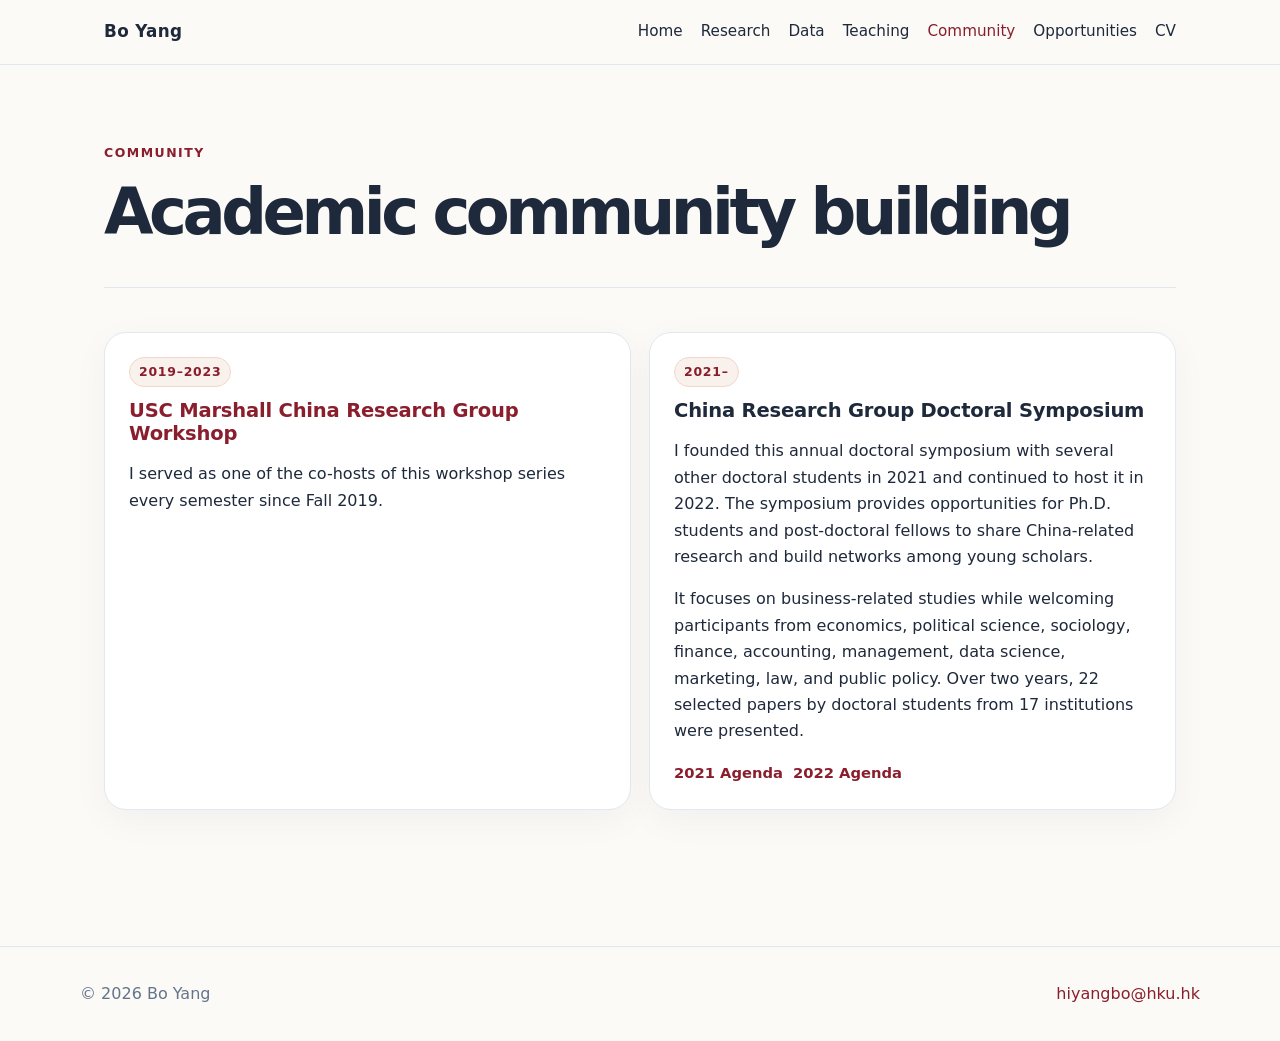
==== community.html @ f9076645 "Add files via upload" ====
<!doctype html><html lang="en"><head><meta charset="utf-8"><meta name="viewport" content="width=device-width, initial-scale=1"><title>Community | Bo Yang</title><link rel="stylesheet" href="assets/styles.css"></head><body>
<header class="site-header"><div class="nav-wrap"><a class="brand" href="index.html">Bo Yang</a><nav class="nav-links"><a href="index.html">Home</a><a href="research.html">Research</a><a href="data.html">Data</a><a href="teaching.html">Teaching</a><a class="active" href="community.html">Community</a><a href="opportunities.html">Opportunities</a><a href="cv.html">CV</a></nav></div></header>
<main><section class="page-title"><div class="eyebrow">Community</div><h1>Academic community building</h1></section>
<section class="section"><div class="grid two"><article class="card"><span class="label">2019–2023</span><h3><a href="https://sites.google.com/">USC Marshall China Research Group Workshop</a></h3><p>I served as one of the co-hosts of this workshop series every semester since Fall 2019.</p></article><article class="card"><span class="label">2021–</span><h3>China Research Group Doctoral Symposium</h3><p>I founded this annual doctoral symposium with several other doctoral students in 2021 and continued to host it in 2022. The symposium provides opportunities for Ph.D. students and post-doctoral fellows to share China-related research and build networks among young scholars.</p><p>It focuses on business-related studies while welcoming participants from economics, political science, sociology, finance, accounting, management, data science, marketing, law, and public policy. Over two years, 22 selected papers by doctoral students from 17 institutions were presented.</p><div class="paper-links"><a href="https://drive.google.com/">2021 Agenda</a><a href="https://drive.google.com/">2022 Agenda</a></div></article></div></section>
</main><footer class="footer"><div class="footer-inner"><span>© <span id="year"></span> Bo Yang</span><span><a href="mailto:hiyangbo@hku.hk">hiyangbo@hku.hk</a></span></div></footer><script>document.getElementById('year').textContent = new Date().getFullYear();</script></body></html>
---- assets/styles.css ----
:root {
  --bg: #fbfaf7;
  --paper: #ffffff;
  --ink: #1e293b;
  --muted: #64748b;
  --line: #e2e8f0;
  --accent: #8b1e2d;
  --accent-2: #b45309;
  --soft: #f8f1ec;
  --max: 1120px;
}

* { box-sizing: border-box; }
html { scroll-behavior: smooth; }
body {
  margin: 0;
  font-family: Inter, ui-sans-serif, system-ui, -apple-system, BlinkMacSystemFont, "Segoe UI", sans-serif;
  background: var(--bg);
  color: var(--ink);
  line-height: 1.65;
}

a { color: var(--accent); text-decoration: none; }
a:hover { text-decoration: underline; }

.site-header {
  position: sticky;
  top: 0;
  z-index: 10;
  backdrop-filter: blur(18px);
  background: rgba(251, 250, 247, 0.9);
  border-bottom: 1px solid var(--line);
}

.nav-wrap {
  max-width: var(--max);
  margin: 0 auto;
  padding: 18px 24px;
  display: flex;
  justify-content: space-between;
  gap: 24px;
  align-items: center;
}

.brand {
  font-weight: 800;
  letter-spacing: 0.02em;
  font-size: 1.05rem;
  color: var(--ink);
}

.nav-links {
  display: flex;
  gap: 18px;
  flex-wrap: wrap;
  font-size: 0.95rem;
}

.nav-links a { color: var(--ink); }
.nav-links a.active, .nav-links a:hover { color: var(--accent); text-decoration: none; }

main { max-width: var(--max); margin: 0 auto; padding: 54px 24px 72px; }
.hero {
  display: grid;
  grid-template-columns: 1.45fr 0.85fr;
  gap: 44px;
  align-items: center;
  padding: 42px 0 64px;
}

.eyebrow {
  color: var(--accent);
  font-weight: 700;
  text-transform: uppercase;
  letter-spacing: 0.12em;
  font-size: 0.78rem;
  margin-bottom: 12px;
}

h1, h2, h3 { line-height: 1.18; margin: 0 0 16px; }
h1 { font-size: clamp(2.55rem, 7vw, 5.4rem); letter-spacing: -0.07em; }
h2 { font-size: clamp(1.75rem, 3vw, 2.65rem); letter-spacing: -0.035em; margin-top: 26px; }
h3 { font-size: 1.22rem; letter-spacing: -0.01em; }

.lede { font-size: clamp(1.08rem, 2vw, 1.35rem); color: #334155; max-width: 740px; }
.muted { color: var(--muted); }

.hero-card {
  background: linear-gradient(145deg, #fff, var(--soft));
  border: 1px solid var(--line);
  border-radius: 28px;
  padding: 30px;
  box-shadow: 0 24px 70px rgba(15, 23, 42, 0.08);
}

.portrait-placeholder {
  width: 100%;
  aspect-ratio: 1 / 1;
  border-radius: 26px;
  display: grid;
  place-items: center;
  background: radial-gradient(circle at 30% 20%, #f6d6c4, transparent 30%), linear-gradient(135deg, #8b1e2d, #1e293b);
  color: white;
  font-size: clamp(4rem, 8vw, 7rem);
  font-weight: 800;
  letter-spacing: -0.08em;
}

.btn-row { display: flex; flex-wrap: wrap; gap: 12px; margin-top: 28px; }
.btn {
  display: inline-flex;
  align-items: center;
  justify-content: center;
  border-radius: 999px;
  padding: 11px 18px;
  border: 1px solid var(--line);
  color: var(--ink);
  background: #fff;
  font-weight: 700;
}
.btn.primary { background: var(--accent); color: #fff; border-color: var(--accent); }
.btn:hover { transform: translateY(-1px); text-decoration: none; }

.grid { display: grid; gap: 18px; }
.grid.two { grid-template-columns: repeat(2, minmax(0, 1fr)); }
.grid.three { grid-template-columns: repeat(3, minmax(0, 1fr)); }

.card {
  background: var(--paper);
  border: 1px solid var(--line);
  border-radius: 22px;
  padding: 24px;
  box-shadow: 0 10px 36px rgba(15, 23, 42, 0.045);
}

.card.compact { padding: 20px; }
.label {
  display: inline-flex;
  color: var(--accent);
  background: var(--soft);
  border: 1px solid #f2d7cb;
  border-radius: 999px;
  font-size: 0.78rem;
  font-weight: 800;
  letter-spacing: 0.06em;
  text-transform: uppercase;
  padding: 4px 9px;
  margin-bottom: 12px;
}

.paper-title { font-size: 1.12rem; font-weight: 800; margin-bottom: 4px; }
.journal { color: var(--muted); font-style: italic; margin-bottom: 12px; }
.paper-links { display: flex; flex-wrap: wrap; gap: 10px; margin-top: 14px; font-weight: 700; font-size: 0.92rem; }

.section { margin: 44px 0 64px; }
ul.clean { padding-left: 1.2rem; margin-top: 8px; }
ul.clean li { margin: 8px 0; }

.footer {
  border-top: 1px solid var(--line);
  padding: 34px 24px;
  color: var(--muted);
}
.footer-inner {
  max-width: var(--max);
  margin: 0 auto;
  display: flex;
  justify-content: space-between;
  gap: 20px;
  flex-wrap: wrap;
}

.page-title { padding: 24px 0 20px; border-bottom: 1px solid var(--line); margin-bottom: 36px; }
.page-title h1 { font-size: clamp(2.3rem, 5vw, 4rem); }

.note {
  background: #fff7ed;
  border: 1px solid #fed7aa;
  border-radius: 22px;
  padding: 22px;
}

@media (max-width: 820px) {
  .hero, .grid.two, .grid.three { grid-template-columns: 1fr; }
  .nav-wrap { align-items: flex-start; flex-direction: column; }
  main { padding-top: 30px; }
  .hero { padding-top: 20px; }
}
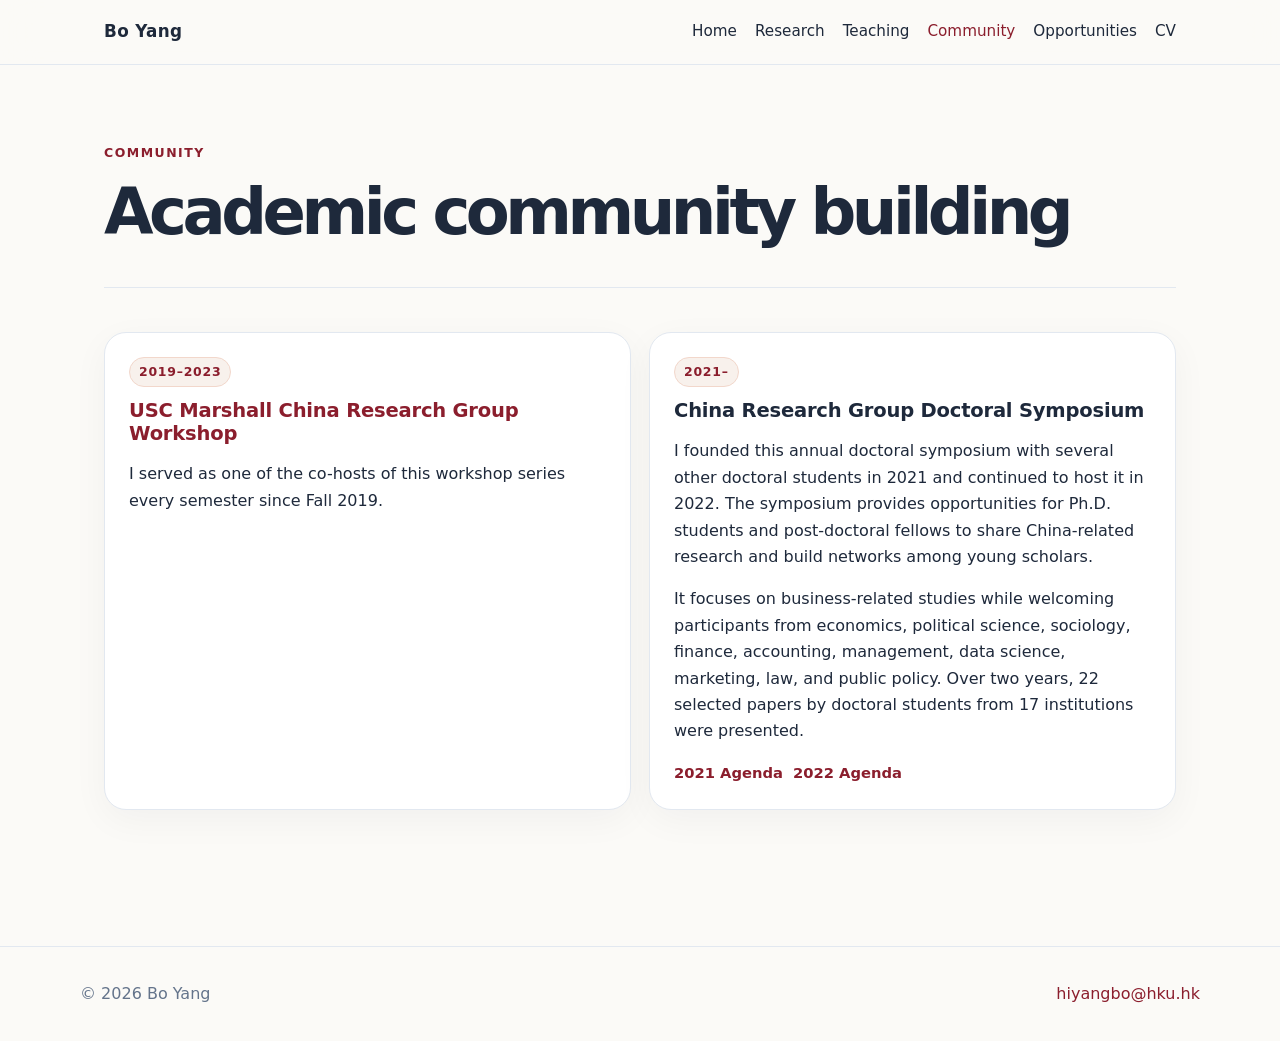
==== commit fd1cb291: "Redesign research page" ====
--- a/community.html
+++ b/community.html
@@ -1,5 +1,5 @@
 <!doctype html><html lang="en"><head><meta charset="utf-8"><meta name="viewport" content="width=device-width, initial-scale=1"><title>Community | Bo Yang</title><link rel="stylesheet" href="assets/styles.css"></head><body>
-<header class="site-header"><div class="nav-wrap"><a class="brand" href="index.html">Bo Yang</a><nav class="nav-links"><a href="index.html">Home</a><a href="research.html">Research</a><a href="data.html">Data</a><a href="teaching.html">Teaching</a><a class="active" href="community.html">Community</a><a href="opportunities.html">Opportunities</a><a href="cv.html">CV</a></nav></div></header>
+<header class="site-header"><div class="nav-wrap"><a class="brand" href="index.html">Bo Yang</a><nav class="nav-links"><a href="index.html">Home</a><a href="research.html">Research</a><a href="teaching.html">Teaching</a><a class="active" href="community.html">Community</a><a href="opportunities.html">Opportunities</a><a href="cv.html">CV</a></nav></div></header>
 <main><section class="page-title"><div class="eyebrow">Community</div><h1>Academic community building</h1></section>
 <section class="section"><div class="grid two"><article class="card"><span class="label">2019–2023</span><h3><a href="https://sites.google.com/">USC Marshall China Research Group Workshop</a></h3><p>I served as one of the co-hosts of this workshop series every semester since Fall 2019.</p></article><article class="card"><span class="label">2021–</span><h3>China Research Group Doctoral Symposium</h3><p>I founded this annual doctoral symposium with several other doctoral students in 2021 and continued to host it in 2022. The symposium provides opportunities for Ph.D. students and post-doctoral fellows to share China-related research and build networks among young scholars.</p><p>It focuses on business-related studies while welcoming participants from economics, political science, sociology, finance, accounting, management, data science, marketing, law, and public policy. Over two years, 22 selected papers by doctoral students from 17 institutions were presented.</p><div class="paper-links"><a href="https://drive.google.com/">2021 Agenda</a><a href="https://drive.google.com/">2022 Agenda</a></div></article></div></section>
 </main><footer class="footer"><div class="footer-inner"><span>© <span id="year"></span> Bo Yang</span><span><a href="mailto:hiyangbo@hku.hk">hiyangbo@hku.hk</a></span></div></footer><script>document.getElementById('year').textContent = new Date().getFullYear();</script></body></html>
--- a/assets/styles.css
+++ b/assets/styles.css
@@ -149,6 +149,7 @@
 }
 
 .paper-title { font-size: 1.12rem; font-weight: 800; margin-bottom: 4px; }
+.coauthor { font-size: 1rem; font-weight: 400; }
 .journal { color: var(--muted); font-style: italic; margin-bottom: 12px; }
 .paper-links { display: flex; flex-wrap: wrap; gap: 10px; margin-top: 14px; font-weight: 700; font-size: 0.92rem; }
 
@@ -171,6 +172,21 @@
 }
 
 .page-title { padding: 24px 0 20px; border-bottom: 1px solid var(--line); margin-bottom: 36px; }
+
+.pub-list { list-style: decimal; padding-left: 1.5rem; margin: 0; }
+
+.teach-heading { font-size: 1.2rem; margin-bottom: 4px; }
+.teach-list { list-style: none; padding: 0; margin: 0; }
+.teach-item { padding: 16px 0; border-bottom: 1px solid var(--line); }
+.teach-item:last-child { border-bottom: none; }
+.teach-role { font-weight: 600; margin-bottom: 4px; }
+.teach-meta { color: var(--muted); font-size: 0.95rem; }
+.pub-item { padding: 28px 0; border-bottom: 1px solid var(--line); }
+.pub-item:last-child { border-bottom: none; }
+.pub-item .paper-title { font-size: 1.08rem; font-weight: 600; margin-bottom: 4px; }
+.pub-item details { margin-top: 8px; }
+.pub-item details summary { cursor: pointer; color: var(--ink); font-size: 1rem; }
+.pub-item details p { margin-top: 10px; color: #334155; font-size: 0.95rem; }
 .page-title h1 { font-size: clamp(2.3rem, 5vw, 4rem); }
 
 .note {
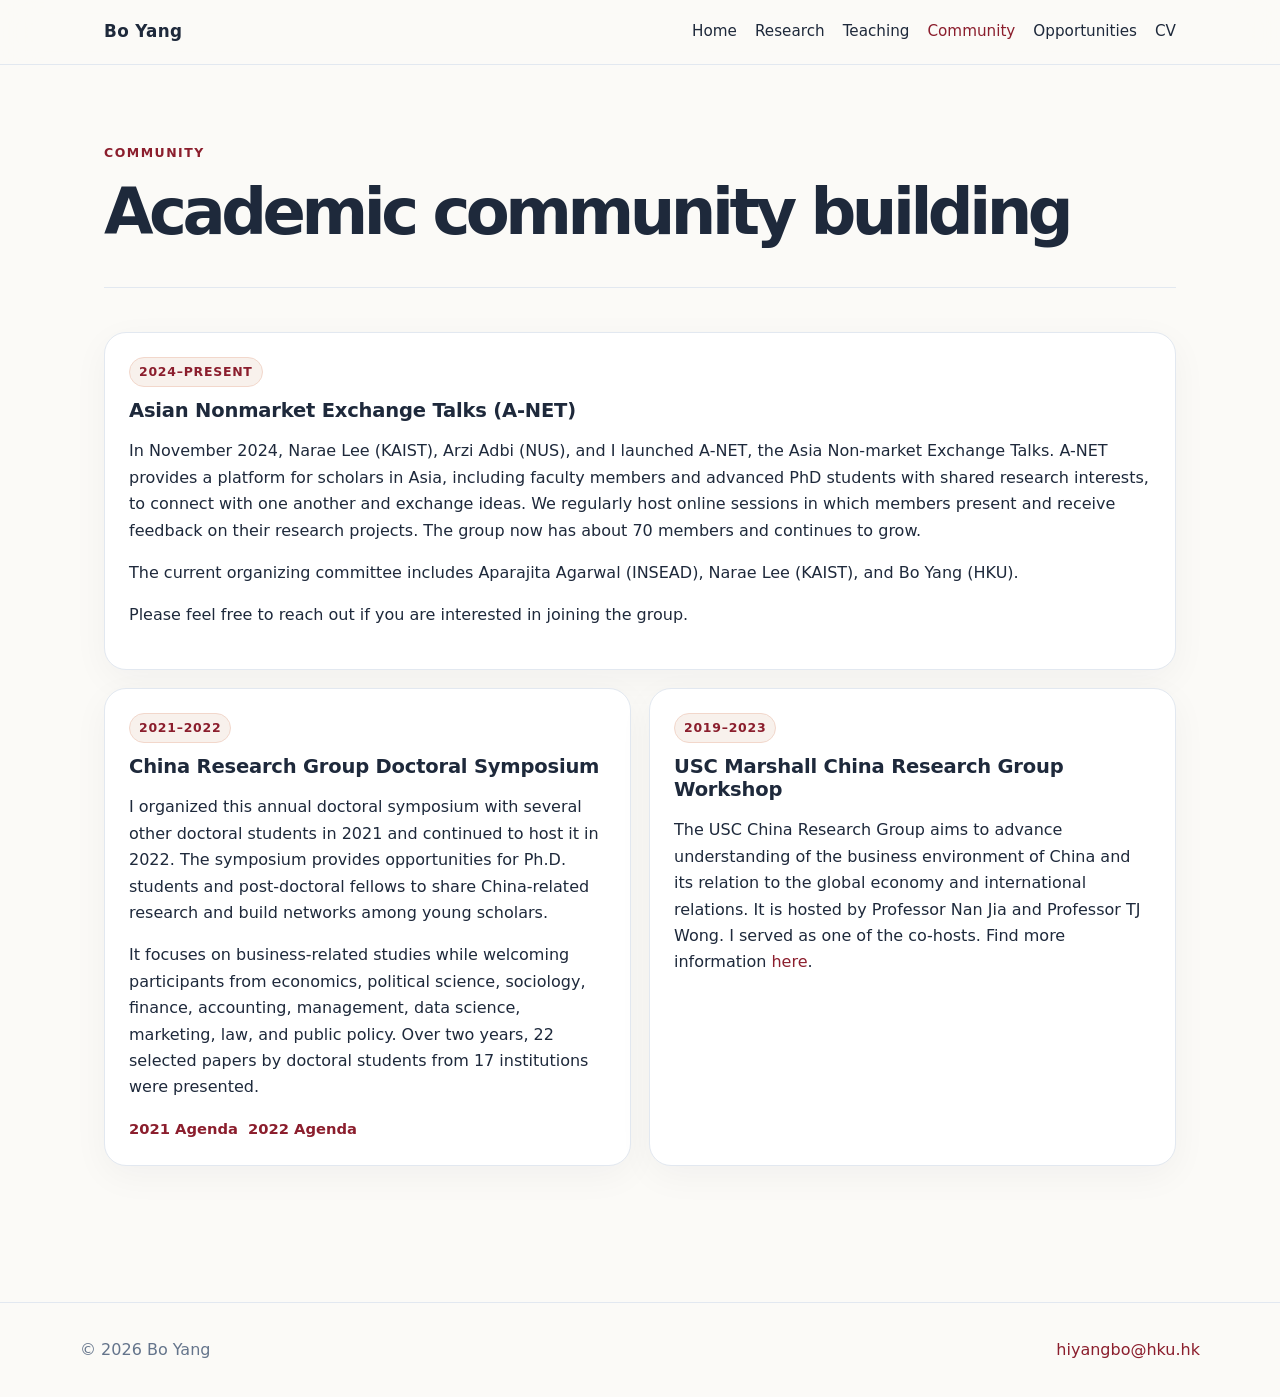
==== commit 5606bdde: "major revisions" ====
--- a/community.html
+++ b/community.html
@@ -1,5 +1,5 @@
 <!doctype html><html lang="en"><head><meta charset="utf-8"><meta name="viewport" content="width=device-width, initial-scale=1"><title>Community | Bo Yang</title><link rel="stylesheet" href="assets/styles.css"></head><body>
 <header class="site-header"><div class="nav-wrap"><a class="brand" href="index.html">Bo Yang</a><nav class="nav-links"><a href="index.html">Home</a><a href="research.html">Research</a><a href="teaching.html">Teaching</a><a class="active" href="community.html">Community</a><a href="opportunities.html">Opportunities</a><a href="cv.html">CV</a></nav></div></header>
 <main><section class="page-title"><div class="eyebrow">Community</div><h1>Academic community building</h1></section>
-<section class="section"><div class="grid two"><article class="card"><span class="label">2019–2023</span><h3><a href="https://sites.google.com/">USC Marshall China Research Group Workshop</a></h3><p>I served as one of the co-hosts of this workshop series every semester since Fall 2019.</p></article><article class="card"><span class="label">2021–</span><h3>China Research Group Doctoral Symposium</h3><p>I founded this annual doctoral symposium with several other doctoral students in 2021 and continued to host it in 2022. The symposium provides opportunities for Ph.D. students and post-doctoral fellows to share China-related research and build networks among young scholars.</p><p>It focuses on business-related studies while welcoming participants from economics, political science, sociology, finance, accounting, management, data science, marketing, law, and public policy. Over two years, 22 selected papers by doctoral students from 17 institutions were presented.</p><div class="paper-links"><a href="https://drive.google.com/">2021 Agenda</a><a href="https://drive.google.com/">2022 Agenda</a></div></article></div></section>
+<section class="section"><article class="card"><span class="label">2024–present</span><h3>Asian Nonmarket Exchange Talks (A-NET)</h3><p>In November 2024, Narae Lee (KAIST), Arzi Adbi (NUS), and I launched A-NET, the Asia Non-market Exchange Talks. A-NET provides a platform for scholars in Asia, including faculty members and advanced PhD students with shared research interests, to connect with one another and exchange ideas. We regularly host online sessions in which members present and receive feedback on their research projects. The group now has about 70 members and continues to grow.</p><p>The current organizing committee includes Aparajita Agarwal (INSEAD), Narae Lee (KAIST), and Bo Yang (HKU).</p><p>Please feel free to reach out if you are interested in joining the group.</p></article><div class="grid two" style="margin-top:18px;"><article class="card"><span class="label">2021–2022</span><h3>China Research Group Doctoral Symposium</h3><p>I organized this annual doctoral symposium with several other doctoral students in 2021 and continued to host it in 2022. The symposium provides opportunities for Ph.D. students and post-doctoral fellows to share China-related research and build networks among young scholars.</p><p>It focuses on business-related studies while welcoming participants from economics, political science, sociology, finance, accounting, management, data science, marketing, law, and public policy. Over two years, 22 selected papers by doctoral students from 17 institutions were presented.</p><div class="paper-links"><a href="assets/Agenda 2021.pdf" target="_blank" rel="noopener noreferrer">2021 Agenda</a><a href="assets/Agenda 2022.pdf" target="_blank" rel="noopener noreferrer">2022 Agenda</a></div></article><article class="card"><span class="label">2019–2023</span><h3>USC Marshall China Research Group Workshop</h3><p>The USC China Research Group aims to advance understanding of the business environment of China and its relation to the global economy and international relations. It is hosted by Professor Nan Jia and Professor TJ Wong. I served as one of the co-hosts. Find more information <a href="https://sites.google.com/view/usc-crg/home" target="_blank" rel="noopener noreferrer">here</a>.</p></article></div></section>
 </main><footer class="footer"><div class="footer-inner"><span>© <span id="year"></span> Bo Yang</span><span><a href="mailto:hiyangbo@hku.hk">hiyangbo@hku.hk</a></span></div></footer><script>document.getElementById('year').textContent = new Date().getFullYear();</script></body></html>
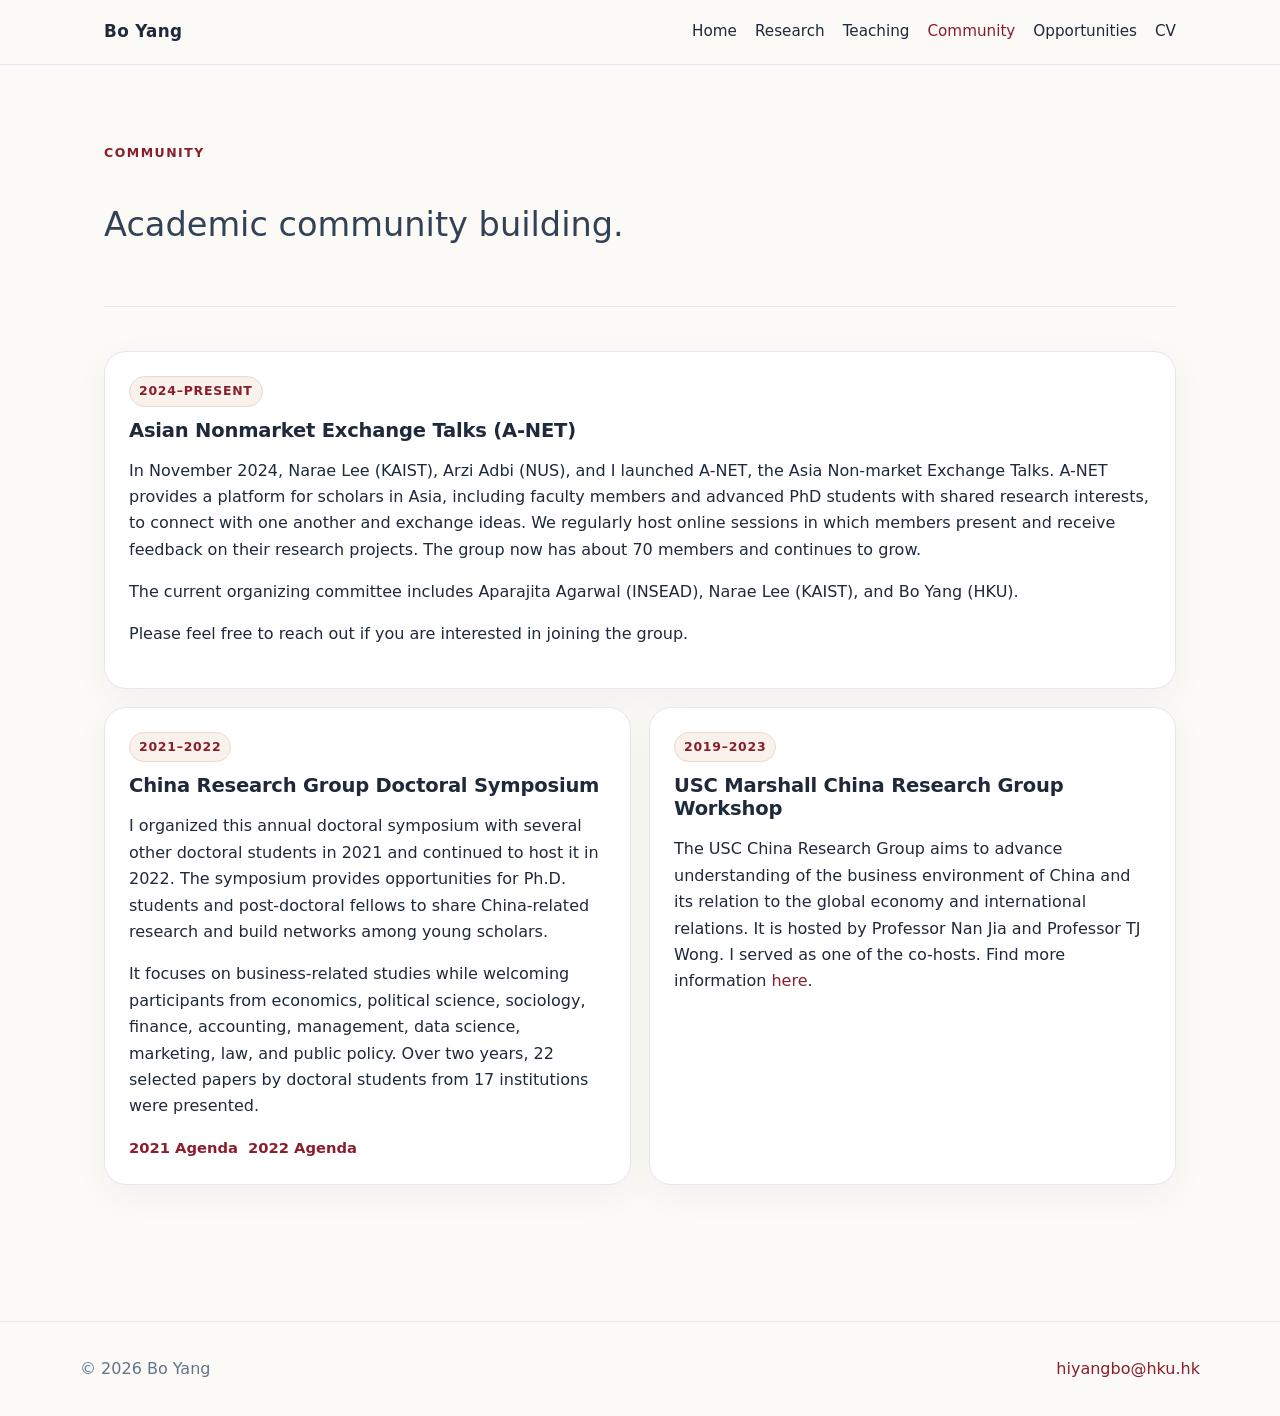
==== commit 5bb962af: "Style community page title to match other pages" ====
--- a/community.html
+++ b/community.html
@@ -1,5 +1,5 @@
 <!doctype html><html lang="en"><head><meta charset="utf-8"><meta name="viewport" content="width=device-width, initial-scale=1"><title>Community | Bo Yang</title><link rel="stylesheet" href="assets/styles.css"></head><body>
 <header class="site-header"><div class="nav-wrap"><a class="brand" href="index.html">Bo Yang</a><nav class="nav-links"><a href="index.html">Home</a><a href="research.html">Research</a><a href="teaching.html">Teaching</a><a class="active" href="community.html">Community</a><a href="opportunities.html">Opportunities</a><a href="cv.html">CV</a></nav></div></header>
-<main><section class="page-title"><div class="eyebrow">Community</div><h1>Academic community building</h1></section>
+<main><section class="page-title"><div class="eyebrow">Community</div><p class="lede lede-lg">Academic community building.</p></section>
 <section class="section"><article class="card"><span class="label">2024–present</span><h3>Asian Nonmarket Exchange Talks (A-NET)</h3><p>In November 2024, Narae Lee (KAIST), Arzi Adbi (NUS), and I launched A-NET, the Asia Non-market Exchange Talks. A-NET provides a platform for scholars in Asia, including faculty members and advanced PhD students with shared research interests, to connect with one another and exchange ideas. We regularly host online sessions in which members present and receive feedback on their research projects. The group now has about 70 members and continues to grow.</p><p>The current organizing committee includes Aparajita Agarwal (INSEAD), Narae Lee (KAIST), and Bo Yang (HKU).</p><p>Please feel free to reach out if you are interested in joining the group.</p></article><div class="grid two" style="margin-top:18px;"><article class="card"><span class="label">2021–2022</span><h3>China Research Group Doctoral Symposium</h3><p>I organized this annual doctoral symposium with several other doctoral students in 2021 and continued to host it in 2022. The symposium provides opportunities for Ph.D. students and post-doctoral fellows to share China-related research and build networks among young scholars.</p><p>It focuses on business-related studies while welcoming participants from economics, political science, sociology, finance, accounting, management, data science, marketing, law, and public policy. Over two years, 22 selected papers by doctoral students from 17 institutions were presented.</p><div class="paper-links"><a href="assets/Agenda 2021.pdf" target="_blank" rel="noopener noreferrer">2021 Agenda</a><a href="assets/Agenda 2022.pdf" target="_blank" rel="noopener noreferrer">2022 Agenda</a></div></article><article class="card"><span class="label">2019–2023</span><h3>USC Marshall China Research Group Workshop</h3><p>The USC China Research Group aims to advance understanding of the business environment of China and its relation to the global economy and international relations. It is hosted by Professor Nan Jia and Professor TJ Wong. I served as one of the co-hosts. Find more information <a href="https://sites.google.com/view/usc-crg/home" target="_blank" rel="noopener noreferrer">here</a>.</p></article></div></section>
 </main><footer class="footer"><div class="footer-inner"><span>© <span id="year"></span> Bo Yang</span><span><a href="mailto:hiyangbo@hku.hk">hiyangbo@hku.hk</a></span></div></footer><script>document.getElementById('year').textContent = new Date().getFullYear();</script></body></html>
--- a/assets/styles.css
+++ b/assets/styles.css
@@ -83,6 +83,7 @@
 h3 { font-size: 1.22rem; letter-spacing: -0.01em; }
 
 .lede { font-size: clamp(1.08rem, 2vw, 1.35rem); color: #334155; max-width: 740px; }
+.lede-lg { font-size: clamp(1.5rem, 3.2vw, 2.1rem); max-width: 900px; }
 .muted { color: var(--muted); }
 
 .hero-card {
@@ -173,7 +174,7 @@
 
 .page-title { padding: 24px 0 20px; border-bottom: 1px solid var(--line); margin-bottom: 36px; }
 
-.pub-list { list-style: decimal; padding-left: 1.5rem; margin: 0; }
+.pub-list { list-style: none; padding-left: 0; margin: 0; }
 
 .teach-heading { font-size: 1.2rem; margin-bottom: 4px; }
 .teach-list { list-style: none; padding: 0; margin: 0; }
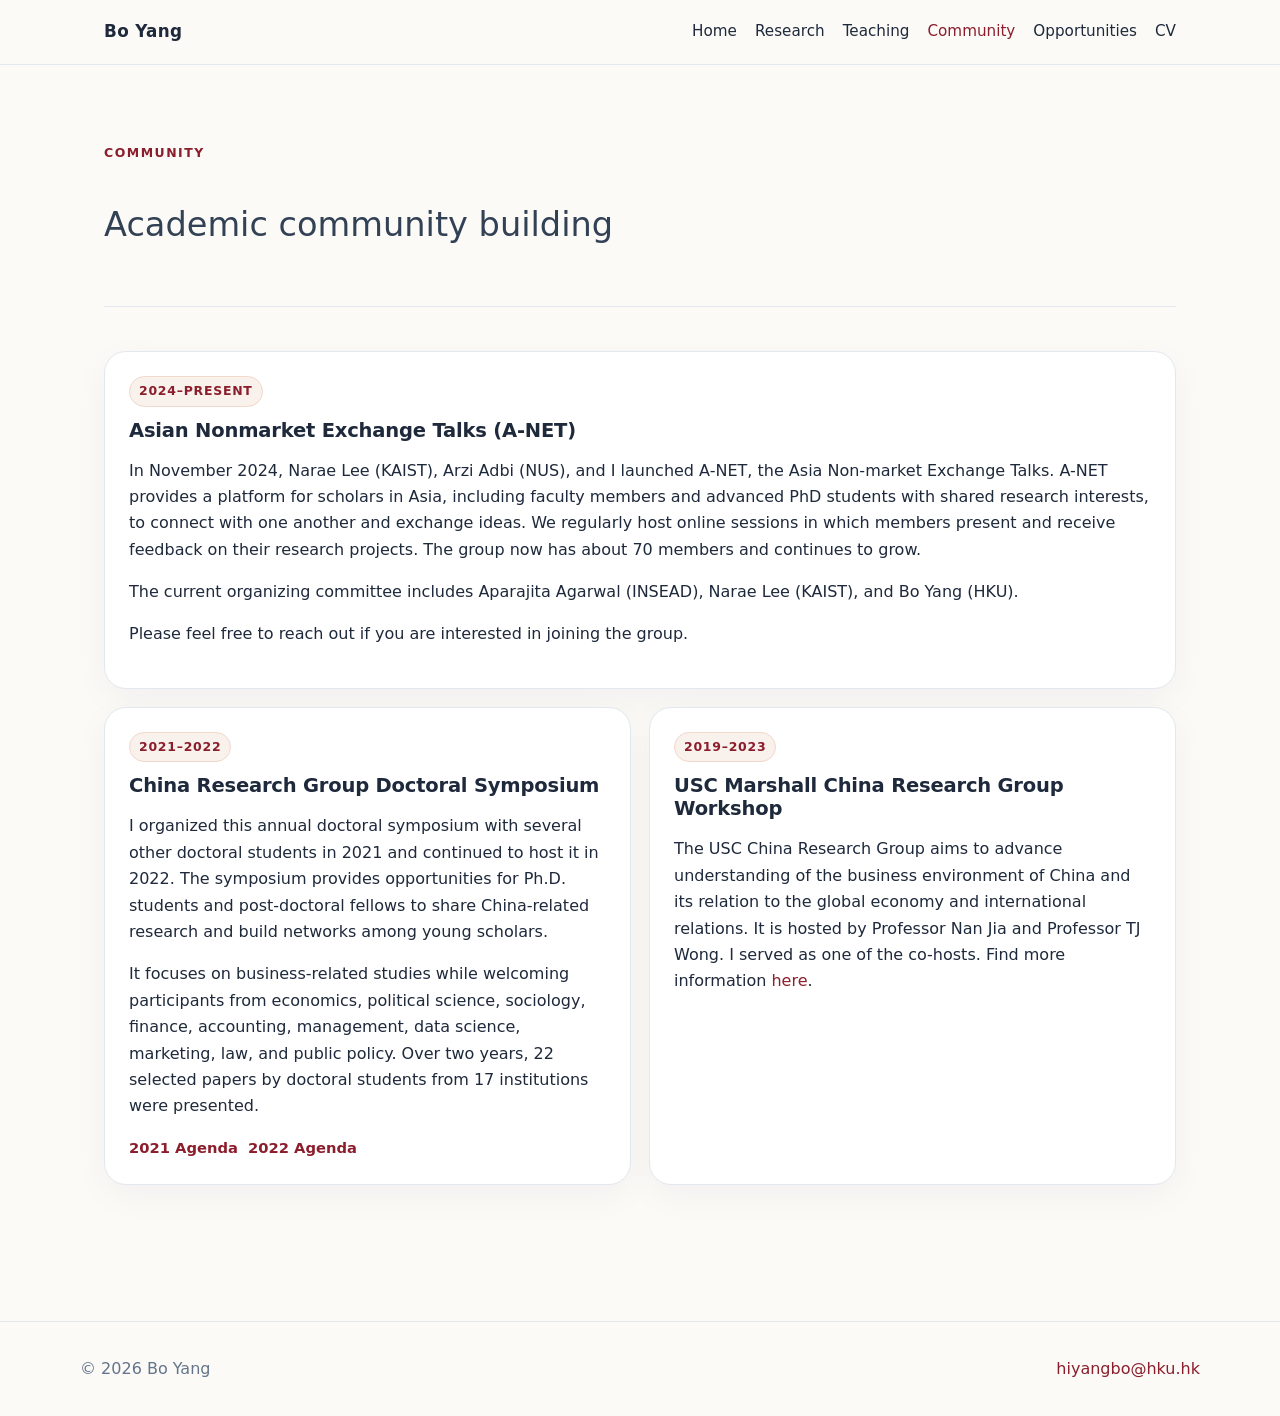
==== commit a960d642: "Remove trailing period from community page intro" ====
--- a/community.html
+++ b/community.html
@@ -1,5 +1,5 @@
 <!doctype html><html lang="en"><head><meta charset="utf-8"><meta name="viewport" content="width=device-width, initial-scale=1"><title>Community | Bo Yang</title><link rel="stylesheet" href="assets/styles.css"></head><body>
 <header class="site-header"><div class="nav-wrap"><a class="brand" href="index.html">Bo Yang</a><nav class="nav-links"><a href="index.html">Home</a><a href="research.html">Research</a><a href="teaching.html">Teaching</a><a class="active" href="community.html">Community</a><a href="opportunities.html">Opportunities</a><a href="cv.html">CV</a></nav></div></header>
-<main><section class="page-title"><div class="eyebrow">Community</div><p class="lede lede-lg">Academic community building.</p></section>
+<main><section class="page-title"><div class="eyebrow">Community</div><p class="lede lede-lg">Academic community building</p></section>
 <section class="section"><article class="card"><span class="label">2024–present</span><h3>Asian Nonmarket Exchange Talks (A-NET)</h3><p>In November 2024, Narae Lee (KAIST), Arzi Adbi (NUS), and I launched A-NET, the Asia Non-market Exchange Talks. A-NET provides a platform for scholars in Asia, including faculty members and advanced PhD students with shared research interests, to connect with one another and exchange ideas. We regularly host online sessions in which members present and receive feedback on their research projects. The group now has about 70 members and continues to grow.</p><p>The current organizing committee includes Aparajita Agarwal (INSEAD), Narae Lee (KAIST), and Bo Yang (HKU).</p><p>Please feel free to reach out if you are interested in joining the group.</p></article><div class="grid two" style="margin-top:18px;"><article class="card"><span class="label">2021–2022</span><h3>China Research Group Doctoral Symposium</h3><p>I organized this annual doctoral symposium with several other doctoral students in 2021 and continued to host it in 2022. The symposium provides opportunities for Ph.D. students and post-doctoral fellows to share China-related research and build networks among young scholars.</p><p>It focuses on business-related studies while welcoming participants from economics, political science, sociology, finance, accounting, management, data science, marketing, law, and public policy. Over two years, 22 selected papers by doctoral students from 17 institutions were presented.</p><div class="paper-links"><a href="assets/Agenda 2021.pdf" target="_blank" rel="noopener noreferrer">2021 Agenda</a><a href="assets/Agenda 2022.pdf" target="_blank" rel="noopener noreferrer">2022 Agenda</a></div></article><article class="card"><span class="label">2019–2023</span><h3>USC Marshall China Research Group Workshop</h3><p>The USC China Research Group aims to advance understanding of the business environment of China and its relation to the global economy and international relations. It is hosted by Professor Nan Jia and Professor TJ Wong. I served as one of the co-hosts. Find more information <a href="https://sites.google.com/view/usc-crg/home" target="_blank" rel="noopener noreferrer">here</a>.</p></article></div></section>
 </main><footer class="footer"><div class="footer-inner"><span>© <span id="year"></span> Bo Yang</span><span><a href="mailto:hiyangbo@hku.hk">hiyangbo@hku.hk</a></span></div></footer><script>document.getElementById('year').textContent = new Date().getFullYear();</script></body></html>
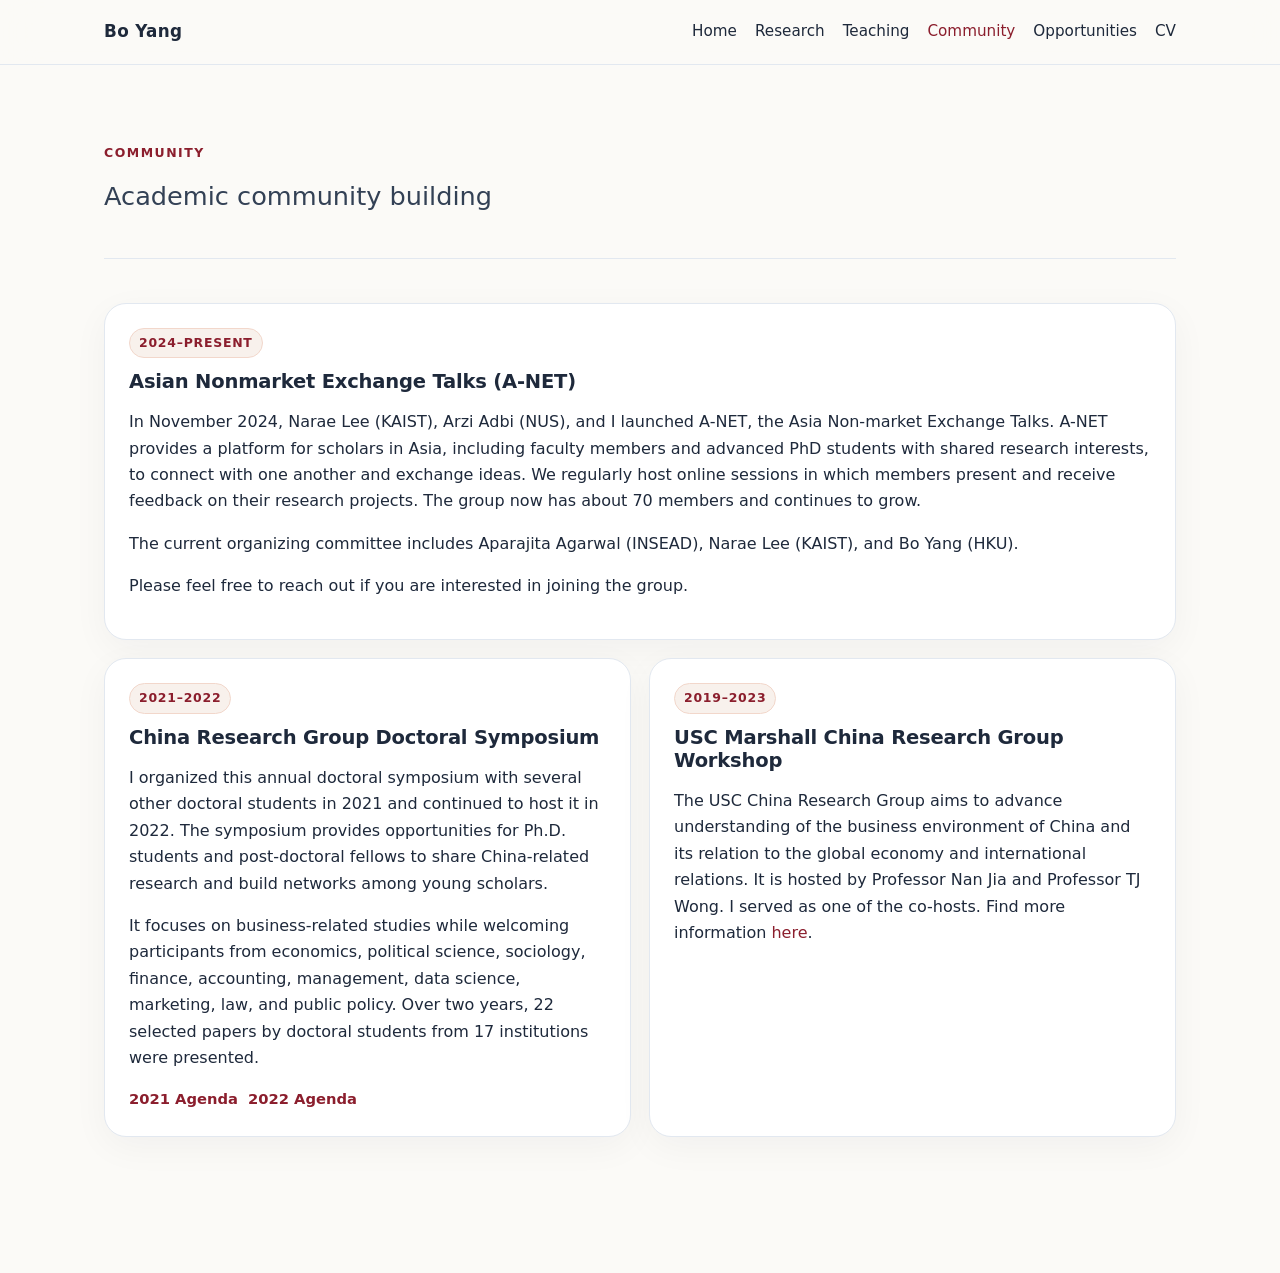
==== commit e969ab53: "Remove footer from all pages" ====
--- a/community.html
+++ b/community.html
@@ -2,4 +2,4 @@
 <header class="site-header"><div class="nav-wrap"><a class="brand" href="index.html">Bo Yang</a><nav class="nav-links"><a href="index.html">Home</a><a href="research.html">Research</a><a href="teaching.html">Teaching</a><a class="active" href="community.html">Community</a><a href="opportunities.html">Opportunities</a><a href="cv.html">CV</a></nav></div></header>
 <main><section class="page-title"><div class="eyebrow">Community</div><p class="lede lede-lg">Academic community building</p></section>
 <section class="section"><article class="card"><span class="label">2024–present</span><h3>Asian Nonmarket Exchange Talks (A-NET)</h3><p>In November 2024, Narae Lee (KAIST), Arzi Adbi (NUS), and I launched A-NET, the Asia Non-market Exchange Talks. A-NET provides a platform for scholars in Asia, including faculty members and advanced PhD students with shared research interests, to connect with one another and exchange ideas. We regularly host online sessions in which members present and receive feedback on their research projects. The group now has about 70 members and continues to grow.</p><p>The current organizing committee includes Aparajita Agarwal (INSEAD), Narae Lee (KAIST), and Bo Yang (HKU).</p><p>Please feel free to reach out if you are interested in joining the group.</p></article><div class="grid two" style="margin-top:18px;"><article class="card"><span class="label">2021–2022</span><h3>China Research Group Doctoral Symposium</h3><p>I organized this annual doctoral symposium with several other doctoral students in 2021 and continued to host it in 2022. The symposium provides opportunities for Ph.D. students and post-doctoral fellows to share China-related research and build networks among young scholars.</p><p>It focuses on business-related studies while welcoming participants from economics, political science, sociology, finance, accounting, management, data science, marketing, law, and public policy. Over two years, 22 selected papers by doctoral students from 17 institutions were presented.</p><div class="paper-links"><a href="assets/Agenda 2021.pdf" target="_blank" rel="noopener noreferrer">2021 Agenda</a><a href="assets/Agenda 2022.pdf" target="_blank" rel="noopener noreferrer">2022 Agenda</a></div></article><article class="card"><span class="label">2019–2023</span><h3>USC Marshall China Research Group Workshop</h3><p>The USC China Research Group aims to advance understanding of the business environment of China and its relation to the global economy and international relations. It is hosted by Professor Nan Jia and Professor TJ Wong. I served as one of the co-hosts. Find more information <a href="https://sites.google.com/view/usc-crg/home" target="_blank" rel="noopener noreferrer">here</a>.</p></article></div></section>
-</main><footer class="footer"><div class="footer-inner"><span>© <span id="year"></span> Bo Yang</span><span><a href="mailto:hiyangbo@hku.hk">hiyangbo@hku.hk</a></span></div></footer><script>document.getElementById('year').textContent = new Date().getFullYear();</script></body></html>
+</main></body></html>
--- a/assets/styles.css
+++ b/assets/styles.css
@@ -11,7 +11,7 @@
 }
 
 * { box-sizing: border-box; }
-html { scroll-behavior: smooth; }
+html { scroll-behavior: smooth; overflow-y: scroll; }
 body {
   margin: 0;
   font-family: Inter, ui-sans-serif, system-ui, -apple-system, BlinkMacSystemFont, "Segoe UI", sans-serif;
@@ -60,12 +60,13 @@
 .nav-links a.active, .nav-links a:hover { color: var(--accent); text-decoration: none; }
 
 main { max-width: var(--max); margin: 0 auto; padding: 54px 24px 72px; }
+.hero-header { padding-top: 24px; }
 .hero {
   display: grid;
   grid-template-columns: 1.45fr 0.85fr;
   gap: 44px;
-  align-items: center;
-  padding: 42px 0 64px;
+  align-items: start;
+  padding: 24px 0 64px;
 }
 
 .eyebrow {
@@ -82,8 +83,8 @@
 h2 { font-size: clamp(1.75rem, 3vw, 2.65rem); letter-spacing: -0.035em; margin-top: 26px; }
 h3 { font-size: 1.22rem; letter-spacing: -0.01em; }
 
-.lede { font-size: clamp(1.08rem, 2vw, 1.35rem); color: #334155; max-width: 740px; }
-.lede-lg { font-size: clamp(1.5rem, 3.2vw, 2.1rem); max-width: 900px; }
+.lede { font-size: clamp(0.98rem, 1.5vw, 1.1rem); color: #334155; max-width: 740px; margin: 0 0 20px; }
+.lede-lg { font-size: clamp(1.2rem, 2.4vw, 1.6rem); max-width: 900px; }
 .muted { color: var(--muted); }
 
 .hero-card {
@@ -93,7 +94,6 @@
   padding: 30px;
   box-shadow: 0 24px 70px rgba(15, 23, 42, 0.08);
 }
-
 .portrait-placeholder {
   width: 100%;
   aspect-ratio: 1 / 1;
@@ -121,6 +121,10 @@
 }
 .btn.primary { background: var(--accent); color: #fff; border-color: var(--accent); }
 .btn:hover { transform: translateY(-1px); text-decoration: none; }
+
+.hero-btn-row { margin-top: 18px; flex-wrap: nowrap; gap: 8px; }
+.hero-btn-row:first-of-type { margin-top: 24px; }
+.hero-btn-row .btn { flex: 1 1 0; padding: 11px 6px; font-size: 0.85rem; white-space: normal; text-align: center; }
 
 .grid { display: grid; gap: 18px; }
 .grid.two { grid-template-columns: repeat(2, minmax(0, 1fr)); }
@@ -158,20 +162,6 @@
 ul.clean { padding-left: 1.2rem; margin-top: 8px; }
 ul.clean li { margin: 8px 0; }
 
-.footer {
-  border-top: 1px solid var(--line);
-  padding: 34px 24px;
-  color: var(--muted);
-}
-.footer-inner {
-  max-width: var(--max);
-  margin: 0 auto;
-  display: flex;
-  justify-content: space-between;
-  gap: 20px;
-  flex-wrap: wrap;
-}
-
 .page-title { padding: 24px 0 20px; border-bottom: 1px solid var(--line); margin-bottom: 36px; }
 
 .pub-list { list-style: none; padding-left: 0; margin: 0; }
